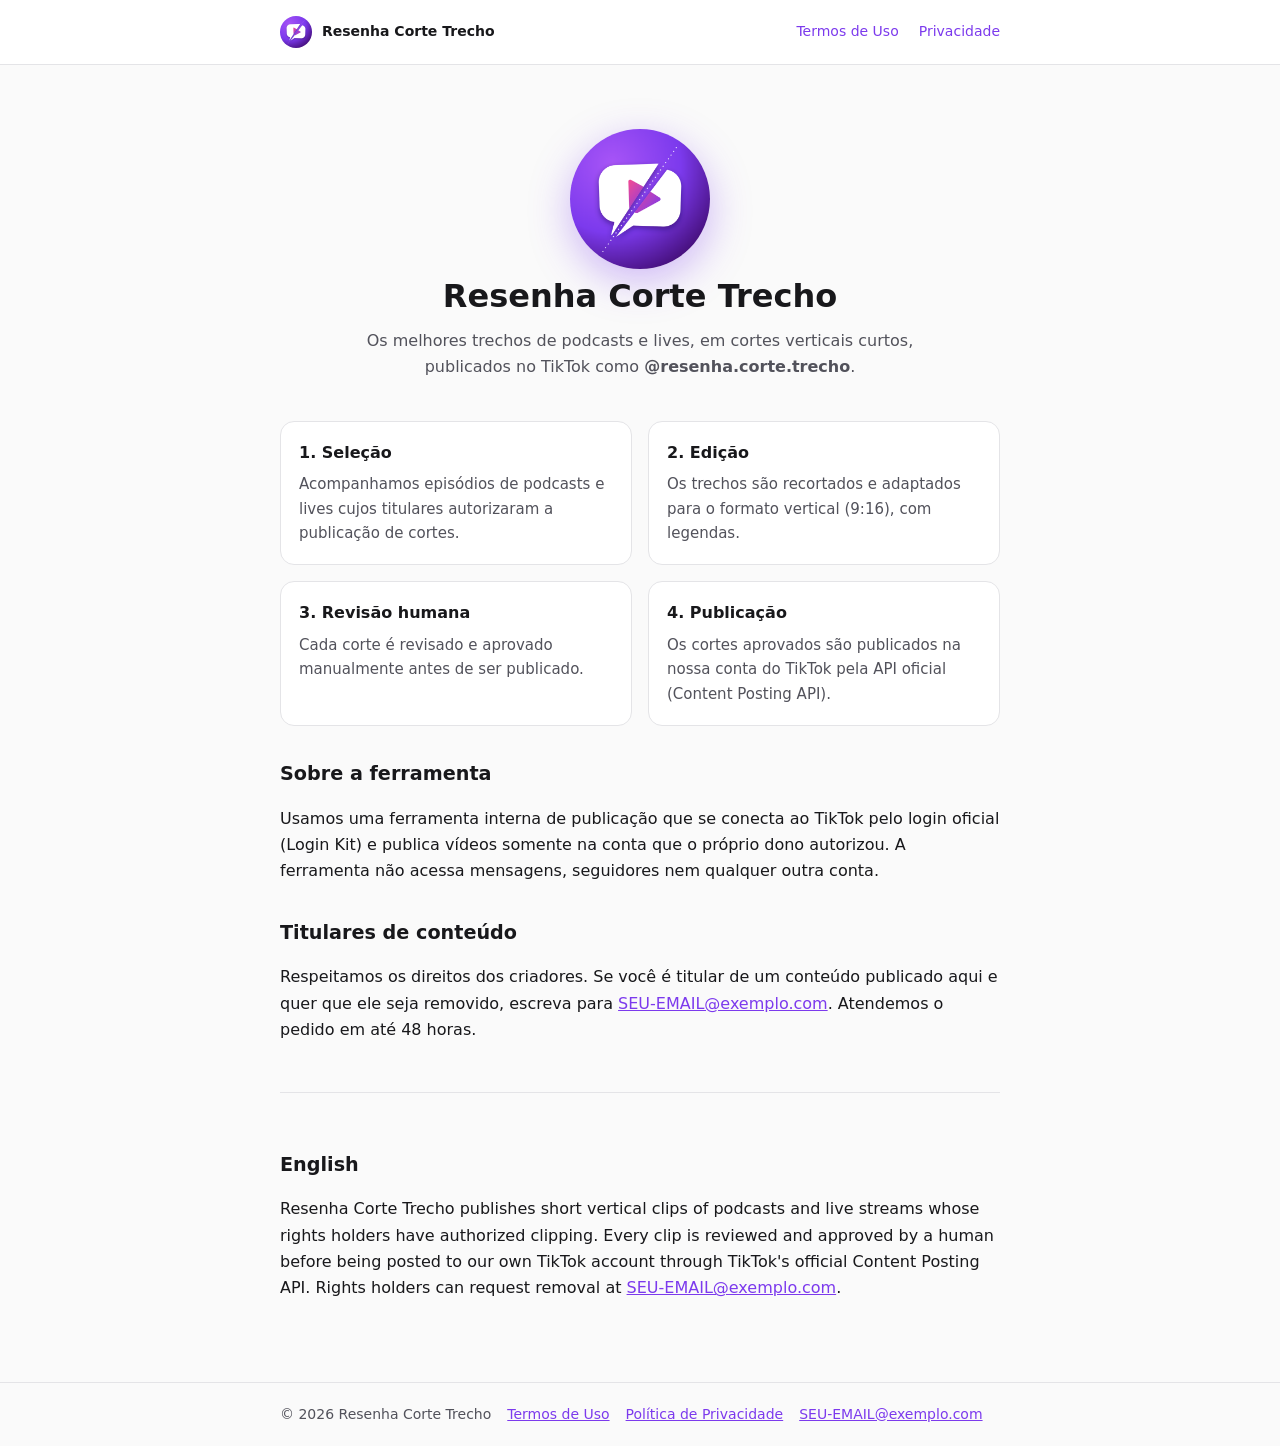
==== index.html @ af2eeeae "first commit" ====
<!doctype html>
<html lang="pt-BR">
<head>
<meta charset="utf-8">
<meta name="viewport" content="width=device-width, initial-scale=1">
<title>Resenha Corte Trecho</title>
<meta name="description" content="Resenha Corte Trecho: os melhores trechos de podcasts, em cortes verticais.">
<link rel="icon" href="favicon.png">
<link rel="stylesheet" href="style.css">
</head>
<body>
<header><div class="wrap"><nav>
  <a class="marca" href="index.html"><img src="logo.png" alt="">Resenha Corte Trecho</a>
  <a href="termos.html">Termos de Uso</a>
  <a href="privacidade.html">Privacidade</a>
</nav></div></header>
<main><div class="wrap">
<section class="hero">
  <img src="logo.png" alt="Logo Resenha Corte Trecho">
  <h1>Resenha Corte Trecho</h1>
  <p>Os melhores trechos de podcasts e lives, em cortes verticais curtos, publicados no TikTok como <strong>@resenha.corte.trecho</strong>.</p>
</section>

<div class="cards">
  <div class="card"><h3>1. Seleção</h3><p>Acompanhamos episódios de podcasts e lives cujos titulares autorizaram a publicação de cortes.</p></div>
  <div class="card"><h3>2. Edição</h3><p>Os trechos são recortados e adaptados para o formato vertical (9:16), com legendas.</p></div>
  <div class="card"><h3>3. Revisão humana</h3><p>Cada corte é revisado e aprovado manualmente antes de ser publicado.</p></div>
  <div class="card"><h3>4. Publicação</h3><p>Os cortes aprovados são publicados na nossa conta do TikTok pela API oficial (Content Posting API).</p></div>
</div>

<h2>Sobre a ferramenta</h2>
<p>Usamos uma ferramenta interna de publicação que se conecta ao TikTok pelo login oficial (Login Kit) e publica vídeos somente na conta que o próprio dono autorizou. A ferramenta não acessa mensagens, seguidores nem qualquer outra conta.</p>

<h2>Titulares de conteúdo</h2>
<p>Respeitamos os direitos dos criadores. Se você é titular de um conteúdo publicado aqui e quer que ele seja removido, escreva para <a href="mailto:SEU-EMAIL@exemplo.com">SEU-EMAIL@exemplo.com</a>. Atendemos o pedido em até 48 horas.</p>

<section class="en" lang="en">
  <h2>English</h2>
  <p>Resenha Corte Trecho publishes short vertical clips of podcasts and live streams whose rights holders have authorized clipping. Every clip is reviewed and approved by a human before being posted to our own TikTok account through TikTok's official Content Posting API. Rights holders can request removal at <a href="mailto:SEU-EMAIL@exemplo.com">SEU-EMAIL@exemplo.com</a>.</p>
</section>
</div></main>
<footer><div class="wrap">
  <span>© 2026 Resenha Corte Trecho</span>
  <a href="termos.html">Termos de Uso</a>
  <a href="privacidade.html">Política de Privacidade</a>
  <a href="mailto:SEU-EMAIL@exemplo.com">SEU-EMAIL@exemplo.com</a>
</div></footer>
</body>
</html>
---- style.css ----
:root {
  --bg: #fafafa;
  --surface: #ffffff;
  --text: #18181b;
  --muted: #52525b;
  --border: #e4e4e7;
  --accent: #7c3aed;
  --accent-2: #db2777;
}
@media (prefers-color-scheme: dark) {
  :root {
    --bg: #0b0b0f;
    --surface: #15151b;
    --text: #f4f4f5;
    --muted: #a1a1aa;
    --border: #27272a;
    --accent: #a78bfa;
    --accent-2: #f472b6;
  }
}
* { box-sizing: border-box; }
body {
  margin: 0;
  background: var(--bg);
  color: var(--text);
  font: 16px/1.65 system-ui, -apple-system, "Segoe UI", Roboto, sans-serif;
}
a { color: var(--accent); }
header {
  border-bottom: 1px solid var(--border);
  background: var(--surface);
}
.wrap { max-width: 760px; margin: 0 auto; padding: 0 20px; }
nav { display: flex; align-items: center; gap: 8px 20px; min-height: 64px; padding: 12px 0; flex-wrap: wrap; }
nav .marca { display: flex; align-items: center; gap: 10px; font-weight: 700; color: var(--text); text-decoration: none; margin-right: auto; }
nav .marca img { width: 32px; height: 32px; border-radius: 50%; }
nav a { text-decoration: none; font-size: 14px; }
main { padding: 40px 0 64px; }
h1 { font-size: 2rem; line-height: 1.2; margin: 0 0 8px; }
h2 { font-size: 1.2rem; margin: 32px 0 8px; }
.atualizado { color: var(--muted); font-size: 14px; margin: 0 0 24px; }
.hero { text-align: center; padding: 24px 0 8px; }
.hero img { width: 140px; height: 140px; border-radius: 50%; box-shadow: 0 12px 40px rgb(124 58 237 / 0.35); }
.hero p { color: var(--muted); max-width: 560px; margin: 12px auto 0; }
.cards { display: grid; grid-template-columns: repeat(2, 1fr); gap: 16px; margin-top: 32px; }
.card { background: var(--surface); border: 1px solid var(--border); border-radius: 14px; padding: 18px; }
.card h3 { margin: 0 0 6px; font-size: 1rem; }
.card p { margin: 0; color: var(--muted); font-size: 15px; }
.aviso { border-left: 4px solid var(--accent-2); background: var(--surface); padding: 12px 16px; border-radius: 8px; }
.en { margin-top: 48px; padding-top: 24px; border-top: 1px solid var(--border); }
footer { border-top: 1px solid var(--border); color: var(--muted); font-size: 14px; padding: 20px 0; }
footer .wrap { display: flex; gap: 16px; flex-wrap: wrap; }
@media (max-width: 560px) {
  .cards { grid-template-columns: 1fr; }
  nav .marca { width: 100%; }
  h1 { font-size: 1.6rem; }
}
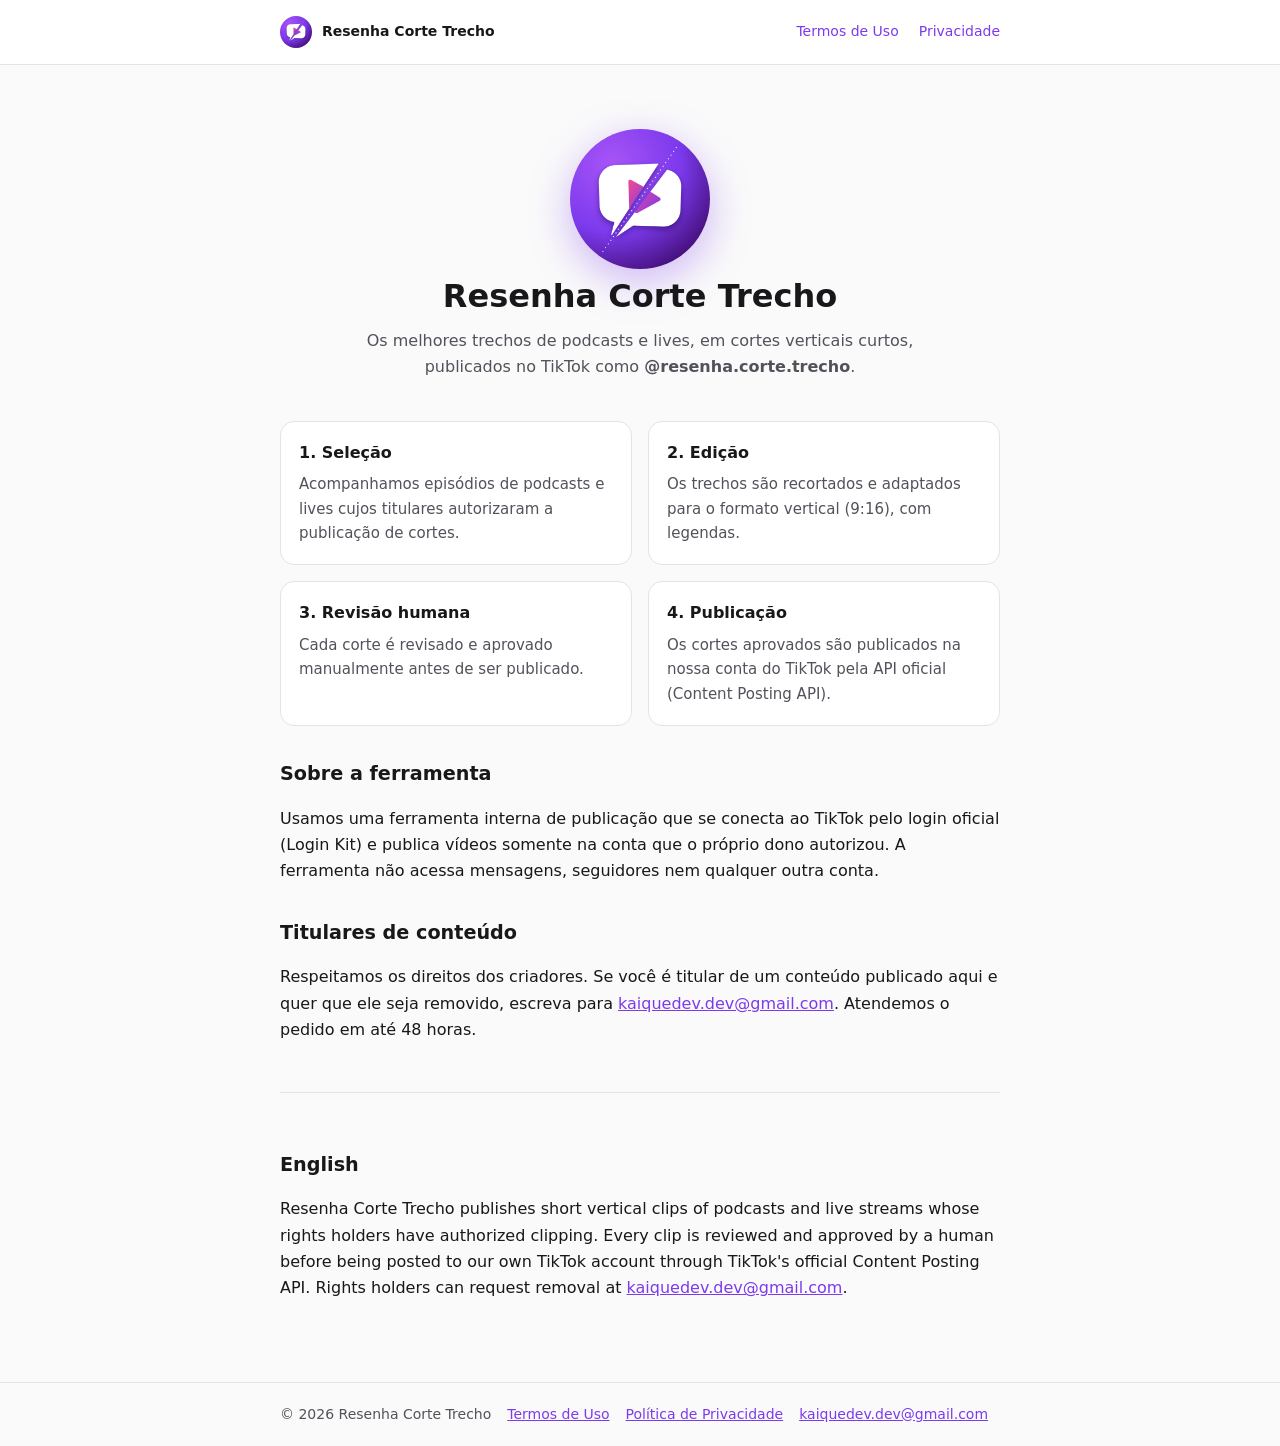
==== commit d1472a0c: "email aprovad" ====
--- a/index.html
+++ b/index.html
@@ -32,18 +32,18 @@
 <p>Usamos uma ferramenta interna de publicação que se conecta ao TikTok pelo login oficial (Login Kit) e publica vídeos somente na conta que o próprio dono autorizou. A ferramenta não acessa mensagens, seguidores nem qualquer outra conta.</p>
 
 <h2>Titulares de conteúdo</h2>
-<p>Respeitamos os direitos dos criadores. Se você é titular de um conteúdo publicado aqui e quer que ele seja removido, escreva para <a href="mailto:SEU-EMAIL@exemplo.com">SEU-EMAIL@exemplo.com</a>. Atendemos o pedido em até 48 horas.</p>
+<p>Respeitamos os direitos dos criadores. Se você é titular de um conteúdo publicado aqui e quer que ele seja removido, escreva para <a href="mailto:kaiquedev.dev@gmail.com">kaiquedev.dev@gmail.com</a>. Atendemos o pedido em até 48 horas.</p>
 
 <section class="en" lang="en">
   <h2>English</h2>
-  <p>Resenha Corte Trecho publishes short vertical clips of podcasts and live streams whose rights holders have authorized clipping. Every clip is reviewed and approved by a human before being posted to our own TikTok account through TikTok's official Content Posting API. Rights holders can request removal at <a href="mailto:SEU-EMAIL@exemplo.com">SEU-EMAIL@exemplo.com</a>.</p>
+  <p>Resenha Corte Trecho publishes short vertical clips of podcasts and live streams whose rights holders have authorized clipping. Every clip is reviewed and approved by a human before being posted to our own TikTok account through TikTok's official Content Posting API. Rights holders can request removal at <a href="mailto:kaiquedev.dev@gmail.com">kaiquedev.dev@gmail.com</a>.</p>
 </section>
 </div></main>
 <footer><div class="wrap">
   <span>© 2026 Resenha Corte Trecho</span>
   <a href="termos.html">Termos de Uso</a>
   <a href="privacidade.html">Política de Privacidade</a>
-  <a href="mailto:SEU-EMAIL@exemplo.com">SEU-EMAIL@exemplo.com</a>
+  <a href="mailto:kaiquedev.dev@gmail.com">kaiquedev.dev@gmail.com</a>
 </div></footer>
 </body>
 </html>
